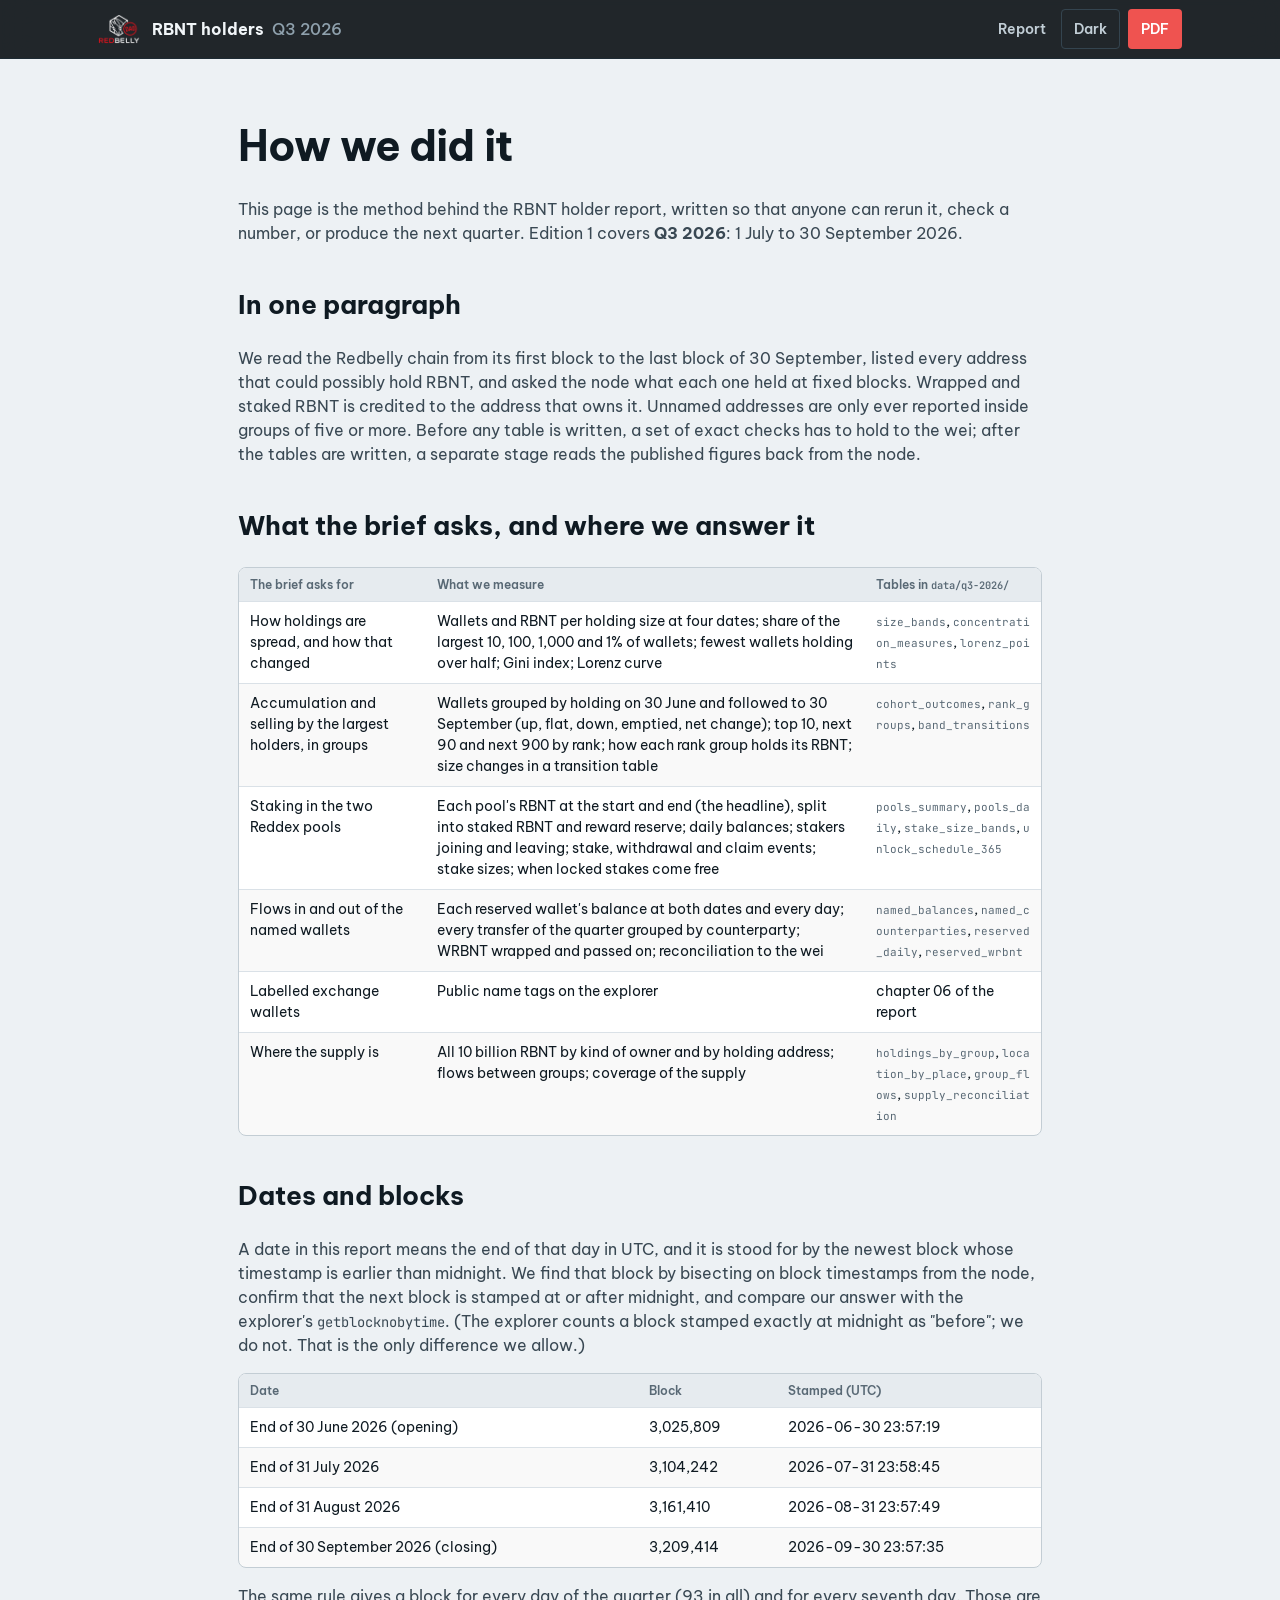
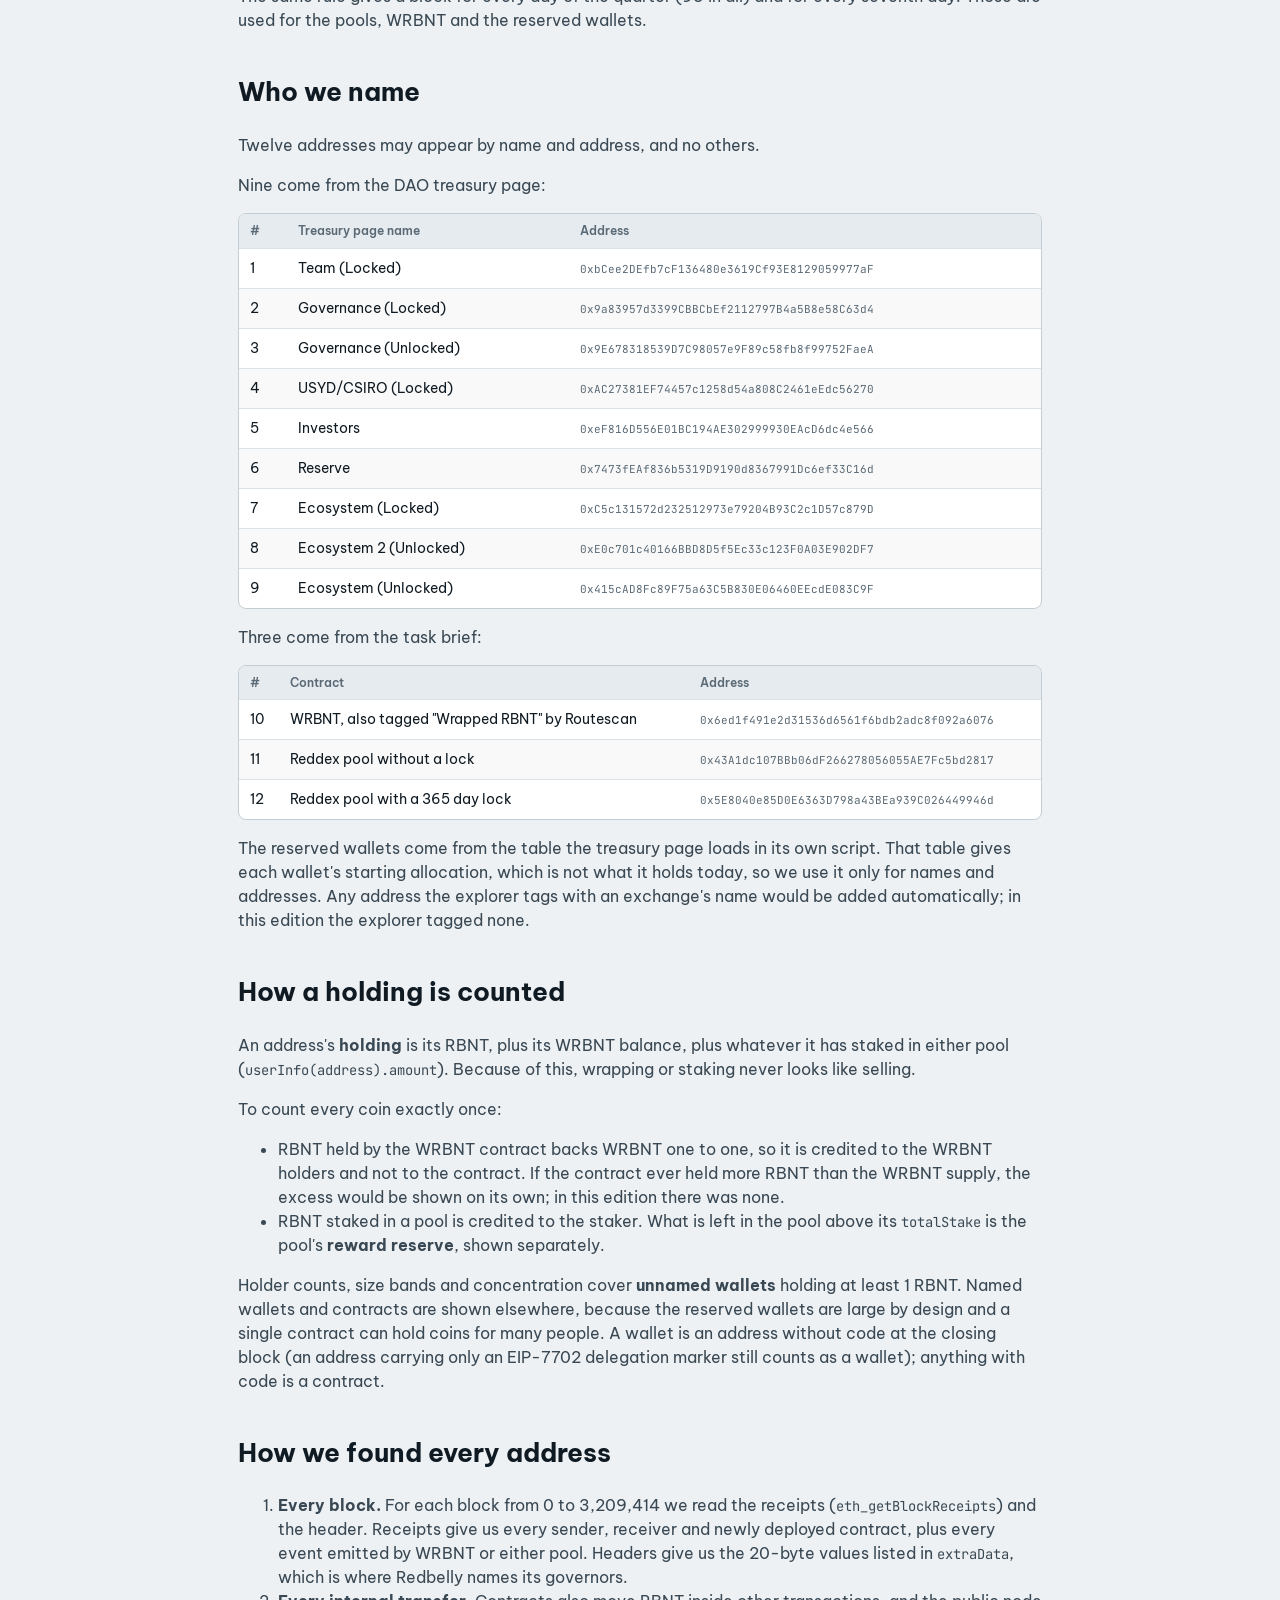
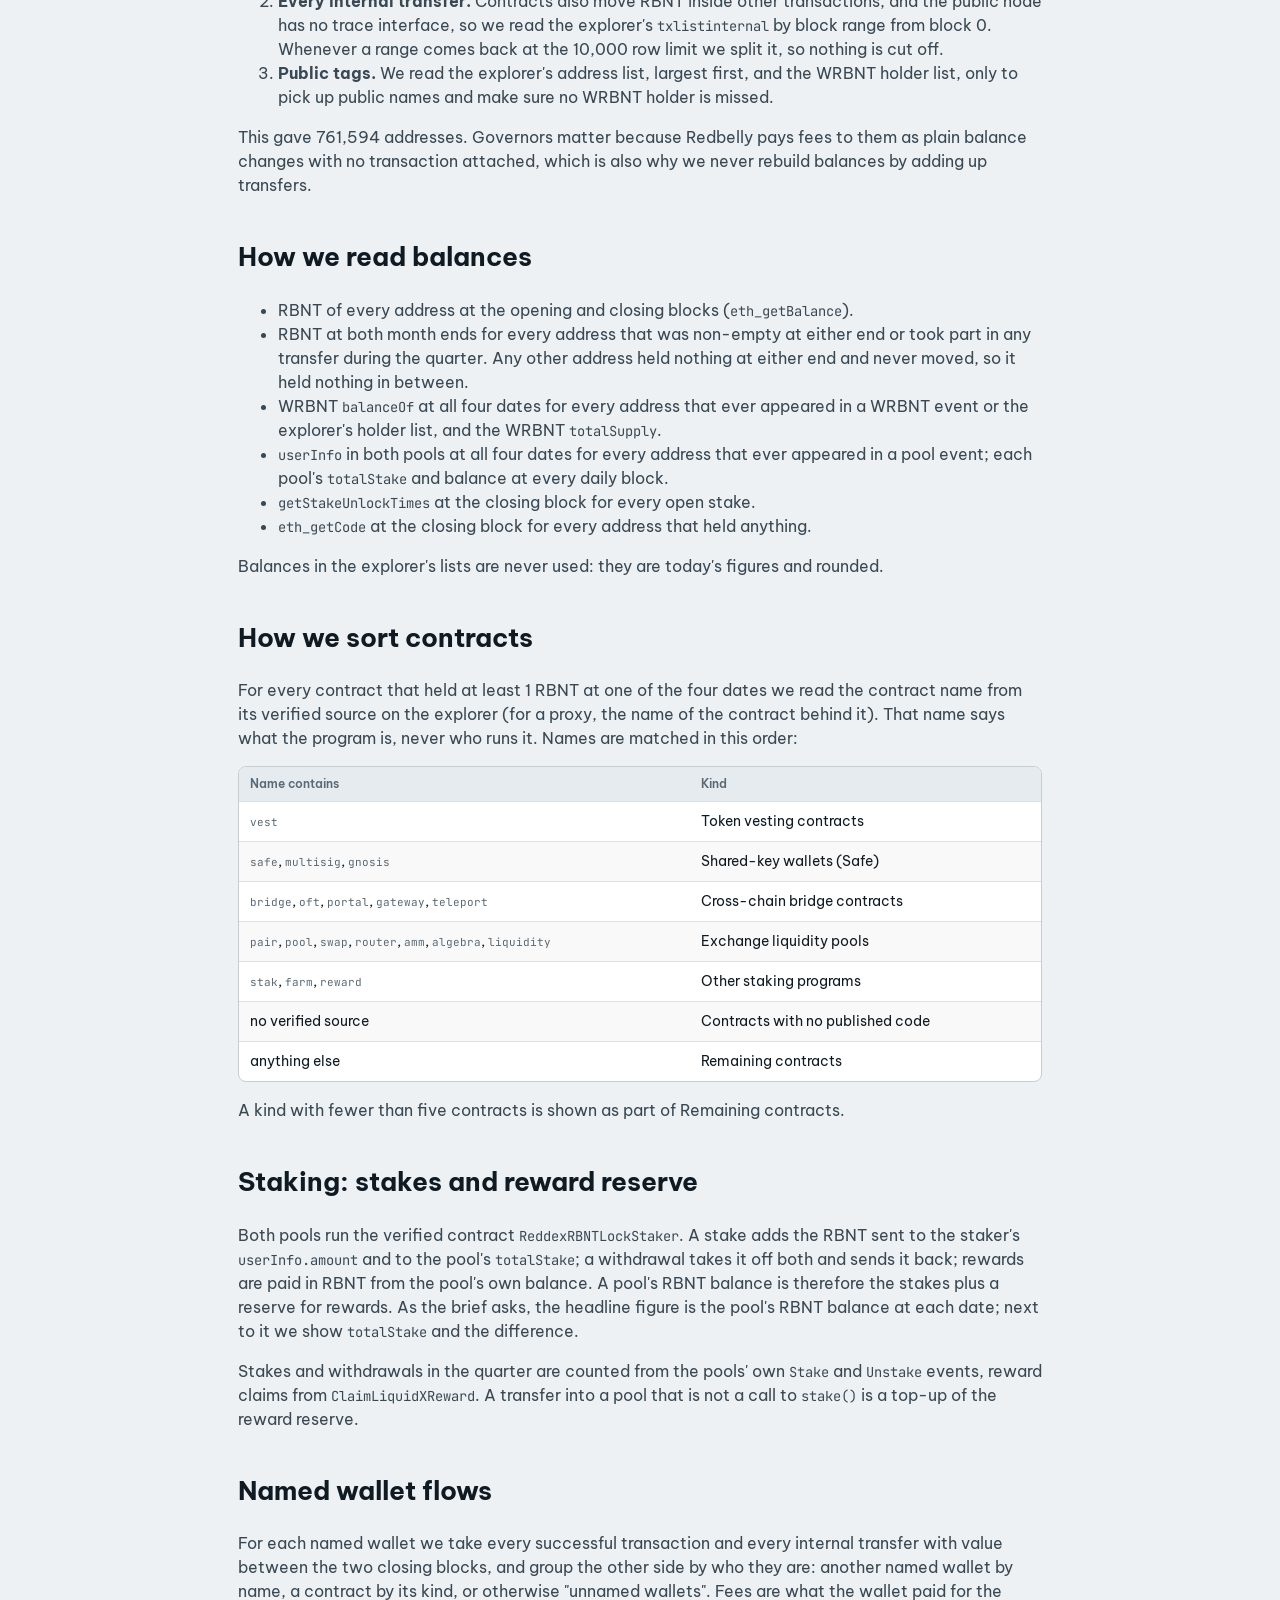
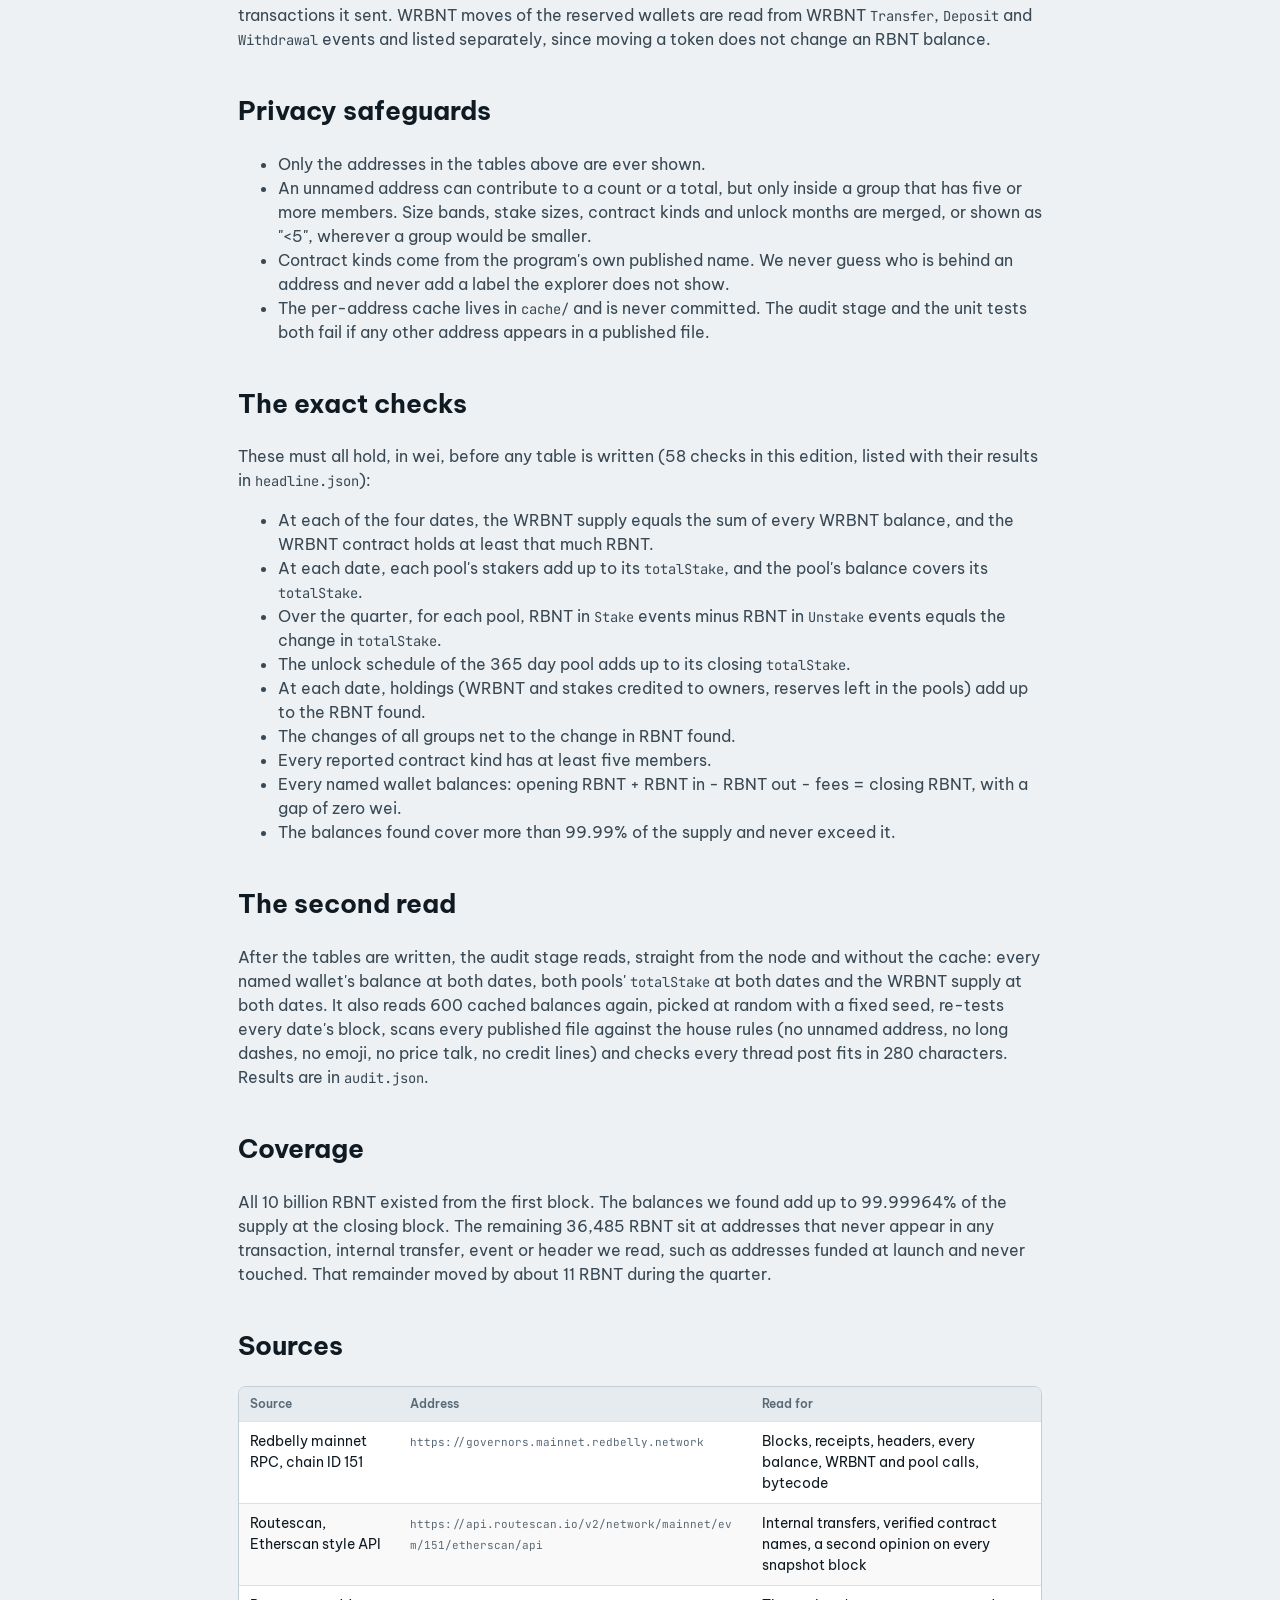
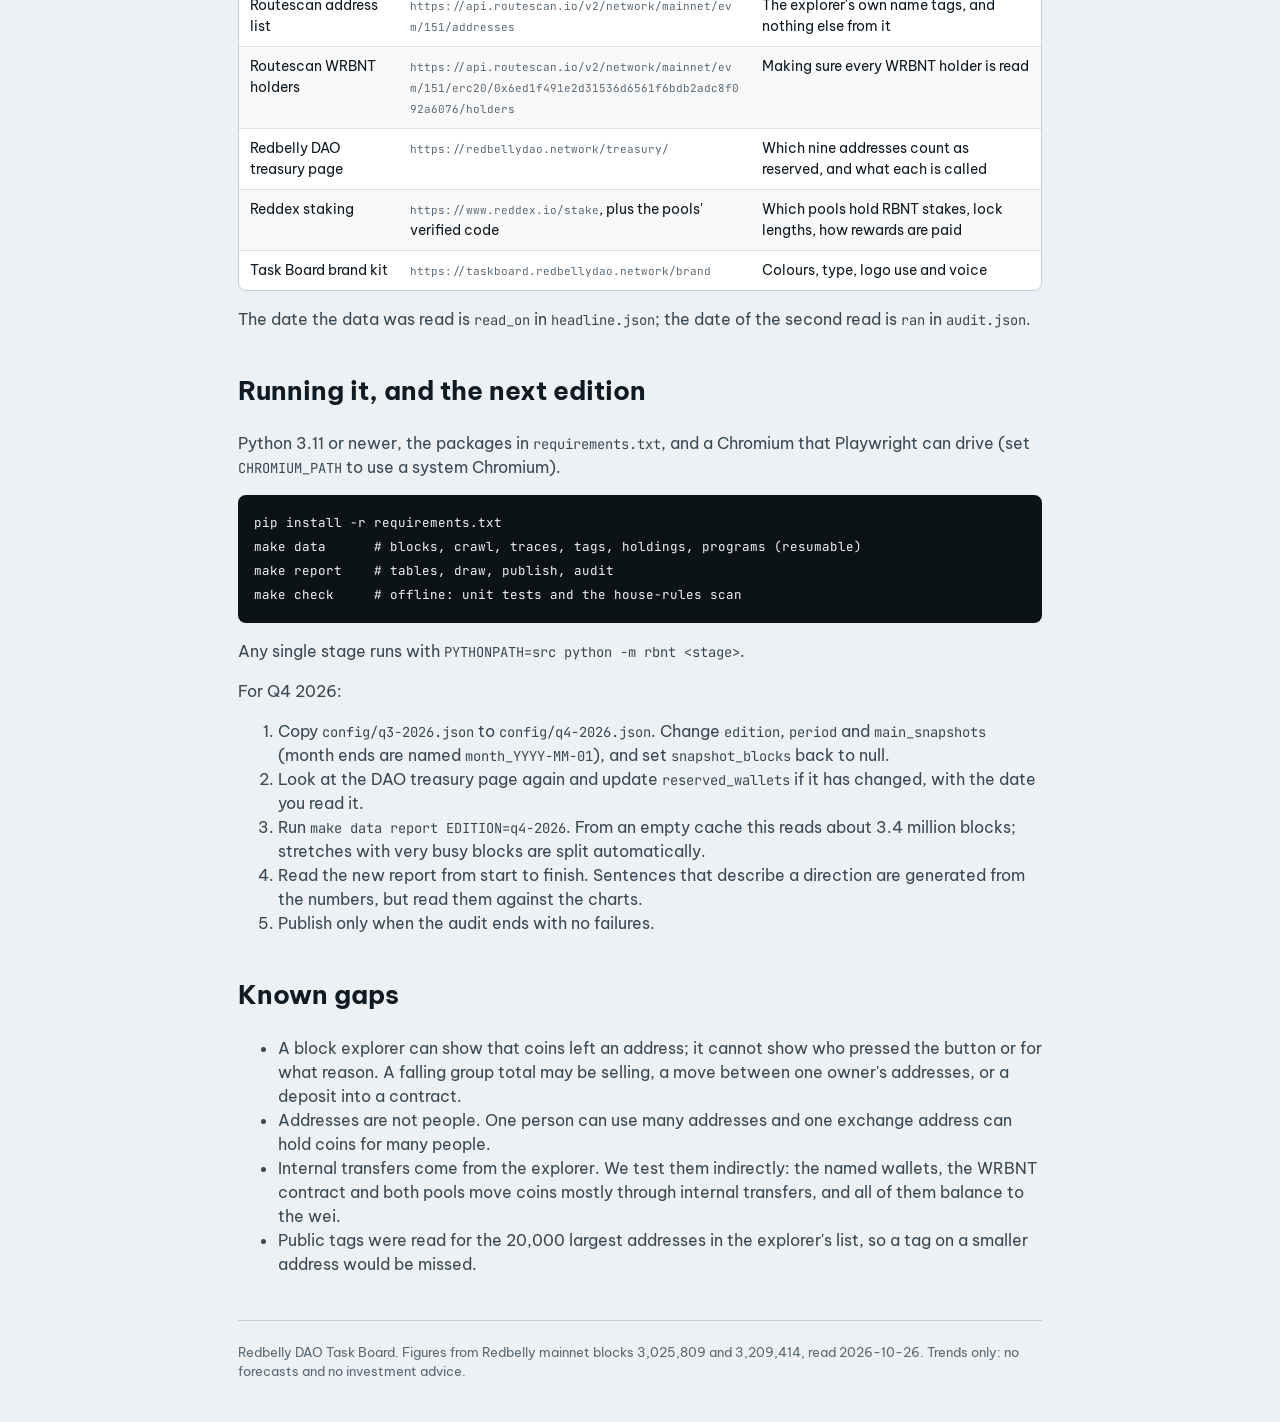
==== how-we-did-it.html @ c0d85154 "Rework the report in its own structure, words and design Replace the numbered scripts with one comma" ====
<!doctype html>
<html lang="en">
<head><meta charset="utf-8"><meta name="viewport" content="width=device-width, initial-scale=1">
<title>How we did it, RBNT holders Q3 2026</title><link rel="icon" href="assets/icon.png"><link rel="stylesheet" href="assets/holders.css">
<script>try{var m=localStorage.getItem("holders-mode");if(m)document.documentElement.dataset.mode=m}catch(e){}</script>
</head>
<body>
<header class="topbar"><div class="inner"><a class="mark" href="index.html"><img src="brand/logos/dao-logo-on-dark.png" alt="Redbelly DAO"><span>RBNT holders <em>Q3 2026</em></span></a>
<nav aria-label="Main"><a href="index.html">Report</a><button type="button" id="mode">Dark</button><a class="cta" href="downloads/rbnt-holders-q3-2026.pdf">PDF</a></nav></div></header>
<main class="inner prose"><h1>How we did it</h1>
<p>This page is the method behind the RBNT holder report, written so that anyone
can rerun it, check a number, or produce the next quarter. Edition 1 covers
<strong>Q3 2026</strong>: 1 July to 30 September 2026.</p>
<h2>In one paragraph</h2>
<p>We read the Redbelly chain from its first block to the last block of
30 September, listed every address that could possibly hold RBNT, and asked the
node what each one held at fixed blocks. Wrapped and staked RBNT is credited to
the address that owns it. Unnamed addresses are only ever reported inside
groups of five or more. Before any table is written, a set of exact checks has
to hold to the wei; after the tables are written, a separate stage reads the
published figures back from the node.</p>
<h2>What the brief asks, and where we answer it</h2>
<div class="grid-wrap"><table>
<thead>
<tr>
<th>The brief asks for</th>
<th>What we measure</th>
<th>Tables in <code>data/q3-2026/</code></th>
</tr>
</thead>
<tbody>
<tr>
<td>How holdings are spread, and how that changed</td>
<td>Wallets and RBNT per holding size at four dates; share of the largest 10, 100, 1,000 and 1% of wallets; fewest wallets holding over half; Gini index; Lorenz curve</td>
<td><code>size_bands</code>, <code>concentration_measures</code>, <code>lorenz_points</code></td>
</tr>
<tr>
<td>Accumulation and selling by the largest holders, in groups</td>
<td>Wallets grouped by holding on 30 June and followed to 30 September (up, flat, down, emptied, net change); top 10, next 90 and next 900 by rank; how each rank group holds its RBNT; size changes in a transition table</td>
<td><code>cohort_outcomes</code>, <code>rank_groups</code>, <code>band_transitions</code></td>
</tr>
<tr>
<td>Staking in the two Reddex pools</td>
<td>Each pool's RBNT at the start and end (the headline), split into staked RBNT and reward reserve; daily balances; stakers joining and leaving; stake, withdrawal and claim events; stake sizes; when locked stakes come free</td>
<td><code>pools_summary</code>, <code>pools_daily</code>, <code>stake_size_bands</code>, <code>unlock_schedule_365</code></td>
</tr>
<tr>
<td>Flows in and out of the named wallets</td>
<td>Each reserved wallet's balance at both dates and every day; every transfer of the quarter grouped by counterparty; WRBNT wrapped and passed on; reconciliation to the wei</td>
<td><code>named_balances</code>, <code>named_counterparties</code>, <code>reserved_daily</code>, <code>reserved_wrbnt</code></td>
</tr>
<tr>
<td>Labelled exchange wallets</td>
<td>Public name tags on the explorer</td>
<td>chapter 06 of the report</td>
</tr>
<tr>
<td>Where the supply is</td>
<td>All 10 billion RBNT by kind of owner and by holding address; flows between groups; coverage of the supply</td>
<td><code>holdings_by_group</code>, <code>location_by_place</code>, <code>group_flows</code>, <code>supply_reconciliation</code></td>
</tr>
</tbody>
</table></div>
<h2>Dates and blocks</h2>
<p>A date in this report means the end of that day in UTC, and it is stood for by
the newest block whose timestamp is earlier than midnight. We find that block
by bisecting on block timestamps from the node, confirm that the next block is
stamped at or after midnight, and compare our answer with the explorer's
<code>getblocknobytime</code>. (The explorer counts a block stamped exactly at midnight as
"before"; we do not. That is the only difference we allow.)</p>
<div class="grid-wrap"><table>
<thead>
<tr>
<th>Date</th>
<th>Block</th>
<th>Stamped (UTC)</th>
</tr>
</thead>
<tbody>
<tr>
<td>End of 30 June 2026 (opening)</td>
<td>3,025,809</td>
<td>2026-06-30 23:57:19</td>
</tr>
<tr>
<td>End of 31 July 2026</td>
<td>3,104,242</td>
<td>2026-07-31 23:58:45</td>
</tr>
<tr>
<td>End of 31 August 2026</td>
<td>3,161,410</td>
<td>2026-08-31 23:57:49</td>
</tr>
<tr>
<td>End of 30 September 2026 (closing)</td>
<td>3,209,414</td>
<td>2026-09-30 23:57:35</td>
</tr>
</tbody>
</table></div>
<p>The same rule gives a block for every day of the quarter (93 in all) and for
every seventh day. Those are used for the pools, WRBNT and the reserved wallets.</p>
<h2>Who we name</h2>
<p>Twelve addresses may appear by name and address, and no others.</p>
<p>Nine come from the DAO treasury page:</p>
<div class="grid-wrap"><table>
<thead>
<tr>
<th>#</th>
<th>Treasury page name</th>
<th>Address</th>
</tr>
</thead>
<tbody>
<tr>
<td>1</td>
<td>Team (Locked)</td>
<td><code>0xbCee2DEfb7cF136480e3619Cf93E8129059977aF</code></td>
</tr>
<tr>
<td>2</td>
<td>Governance (Locked)</td>
<td><code>0x9a83957d3399CBBCbEf2112797B4a5B8e58C63d4</code></td>
</tr>
<tr>
<td>3</td>
<td>Governance (Unlocked)</td>
<td><code>0x9E678318539D7C98057e9F89c58fb8f99752FaeA</code></td>
</tr>
<tr>
<td>4</td>
<td>USYD/CSIRO (Locked)</td>
<td><code>0xAC27381EF74457c1258d54a808C2461eEdc56270</code></td>
</tr>
<tr>
<td>5</td>
<td>Investors</td>
<td><code>0xeF816D556E01BC194AE302999930EAcD6dc4e566</code></td>
</tr>
<tr>
<td>6</td>
<td>Reserve</td>
<td><code>0x7473fEAf836b5319D9190d8367991Dc6ef33C16d</code></td>
</tr>
<tr>
<td>7</td>
<td>Ecosystem (Locked)</td>
<td><code>0xC5c131572d232512973e79204B93C2c1D57c879D</code></td>
</tr>
<tr>
<td>8</td>
<td>Ecosystem 2 (Unlocked)</td>
<td><code>0xE0c701c40166BBD8D5f5Ec33c123F0A03E902DF7</code></td>
</tr>
<tr>
<td>9</td>
<td>Ecosystem (Unlocked)</td>
<td><code>0x415cAD8Fc89F75a63C5B830E06460EEcdE083C9F</code></td>
</tr>
</tbody>
</table></div>
<p>Three come from the task brief:</p>
<div class="grid-wrap"><table>
<thead>
<tr>
<th>#</th>
<th>Contract</th>
<th>Address</th>
</tr>
</thead>
<tbody>
<tr>
<td>10</td>
<td>WRBNT, also tagged "Wrapped RBNT" by Routescan</td>
<td><code>0x6ed1f491e2d31536d6561f6bdb2adc8f092a6076</code></td>
</tr>
<tr>
<td>11</td>
<td>Reddex pool without a lock</td>
<td><code>0x43A1dc107BBb06dF266278056055AE7Fc5bd2817</code></td>
</tr>
<tr>
<td>12</td>
<td>Reddex pool with a 365 day lock</td>
<td><code>0x5E8040e85D0E6363D798a43BEa939C026449946d</code></td>
</tr>
</tbody>
</table></div>
<p>The reserved wallets come from the table the treasury page loads in its own
script. That table gives each wallet's starting allocation, which is not what
it holds today, so we use it only for names and addresses. Any address the
explorer tags with an exchange's name would be added automatically; in this
edition the explorer tagged none.</p>
<h2>How a holding is counted</h2>
<p>An address's <strong>holding</strong> is its RBNT, plus its WRBNT balance, plus whatever it
has staked in either pool (<code>userInfo(address).amount</code>). Because of this,
wrapping or staking never looks like selling.</p>
<p>To count every coin exactly once:</p>
<ul>
<li>RBNT held by the WRBNT contract backs WRBNT one to one, so it is credited to
  the WRBNT holders and not to the contract. If the contract ever held more RBNT
  than the WRBNT supply, the excess would be shown on its own; in this edition
  there was none.</li>
<li>RBNT staked in a pool is credited to the staker. What is left in the pool
  above its <code>totalStake</code> is the pool's <strong>reward reserve</strong>, shown separately.</li>
</ul>
<p>Holder counts, size bands and concentration cover <strong>unnamed wallets</strong> holding
at least 1 RBNT. Named wallets and contracts are shown elsewhere, because the
reserved wallets are large by design and a single contract can hold coins for
many people. A wallet is an address without code at the closing block (an
address carrying only an EIP-7702 delegation marker still counts as a wallet);
anything with code is a contract.</p>
<h2>How we found every address</h2>
<ol>
<li><strong>Every block.</strong> For each block from 0 to 3,209,414 we read the receipts
   (<code>eth_getBlockReceipts</code>) and the header. Receipts give us every sender,
   receiver and newly deployed contract, plus every event emitted by WRBNT or
   either pool. Headers give us the 20-byte values listed in <code>extraData</code>, which
   is where Redbelly names its governors.</li>
<li><strong>Every internal transfer.</strong> Contracts also move RBNT inside other
   transactions, and the public node has no trace interface, so we read the
   explorer's <code>txlistinternal</code> by block range from block 0. Whenever a range
   comes back at the 10,000 row limit we split it, so nothing is cut off.</li>
<li><strong>Public tags.</strong> We read the explorer's address list, largest first, and the
   WRBNT holder list, only to pick up public names and make sure no WRBNT
   holder is missed.</li>
</ol>
<p>This gave 761,594 addresses. Governors matter because Redbelly pays fees to
them as plain balance changes with no transaction attached, which is also why
we never rebuild balances by adding up transfers.</p>
<h2>How we read balances</h2>
<ul>
<li>RBNT of every address at the opening and closing blocks (<code>eth_getBalance</code>).</li>
<li>RBNT at both month ends for every address that was non-empty at either end
  or took part in any transfer during the quarter. Any other address held
  nothing at either end and never moved, so it held nothing in between.</li>
<li>WRBNT <code>balanceOf</code> at all four dates for every address that ever appeared in a
  WRBNT event or the explorer's holder list, and the WRBNT <code>totalSupply</code>.</li>
<li><code>userInfo</code> in both pools at all four dates for every address that ever
  appeared in a pool event; each pool's <code>totalStake</code> and balance at every
  daily block.</li>
<li><code>getStakeUnlockTimes</code> at the closing block for every open stake.</li>
<li><code>eth_getCode</code> at the closing block for every address that held anything.</li>
</ul>
<p>Balances in the explorer's lists are never used: they are today's figures and
rounded.</p>
<h2>How we sort contracts</h2>
<p>For every contract that held at least 1 RBNT at one of the four dates we read
the contract name from its verified source on the explorer (for a proxy, the
name of the contract behind it). That name says what the program is, never who
runs it. Names are matched in this order:</p>
<div class="grid-wrap"><table>
<thead>
<tr>
<th>Name contains</th>
<th>Kind</th>
</tr>
</thead>
<tbody>
<tr>
<td><code>vest</code></td>
<td>Token vesting contracts</td>
</tr>
<tr>
<td><code>safe</code>, <code>multisig</code>, <code>gnosis</code></td>
<td>Shared-key wallets (Safe)</td>
</tr>
<tr>
<td><code>bridge</code>, <code>oft</code>, <code>portal</code>, <code>gateway</code>, <code>teleport</code></td>
<td>Cross-chain bridge contracts</td>
</tr>
<tr>
<td><code>pair</code>, <code>pool</code>, <code>swap</code>, <code>router</code>, <code>amm</code>, <code>algebra</code>, <code>liquidity</code></td>
<td>Exchange liquidity pools</td>
</tr>
<tr>
<td><code>stak</code>, <code>farm</code>, <code>reward</code></td>
<td>Other staking programs</td>
</tr>
<tr>
<td>no verified source</td>
<td>Contracts with no published code</td>
</tr>
<tr>
<td>anything else</td>
<td>Remaining contracts</td>
</tr>
</tbody>
</table></div>
<p>A kind with fewer than five contracts is shown as part of Remaining contracts.</p>
<h2>Staking: stakes and reward reserve</h2>
<p>Both pools run the verified contract <code>ReddexRBNTLockStaker</code>. A stake adds the
RBNT sent to the staker's <code>userInfo.amount</code> and to the pool's <code>totalStake</code>; a
withdrawal takes it off both and sends it back; rewards are paid in RBNT from
the pool's own balance. A pool's RBNT balance is therefore the stakes plus a
reserve for rewards. As the brief asks, the headline figure is the pool's RBNT
balance at each date; next to it we show <code>totalStake</code> and the difference.</p>
<p>Stakes and withdrawals in the quarter are counted from the pools' own <code>Stake</code>
and <code>Unstake</code> events, reward claims from <code>ClaimLiquidXReward</code>. A transfer into a
pool that is not a call to <code>stake()</code> is a top-up of the reward reserve.</p>
<h2>Named wallet flows</h2>
<p>For each named wallet we take every successful transaction and every internal
transfer with value between the two closing blocks, and group the other side by
who they are: another named wallet by name, a contract by its kind, or
otherwise "unnamed wallets". Fees are what the wallet paid for the transactions
it sent. WRBNT moves of the reserved wallets are read from WRBNT <code>Transfer</code>,
<code>Deposit</code> and <code>Withdrawal</code> events and listed separately, since moving a token
does not change an RBNT balance.</p>
<h2>Privacy safeguards</h2>
<ul>
<li>Only the addresses in the tables above are ever shown.</li>
<li>An unnamed address can contribute to a count or a total, but only inside a
  group that has five or more members. Size
  bands, stake sizes, contract kinds and unlock months are merged, or shown as
  "&lt;5", wherever a group would be smaller.</li>
<li>Contract kinds come from the program's own published name. We never guess
  who is behind an address and never add a label the explorer does not show.</li>
<li>The per-address cache lives in <code>cache/</code> and is never committed. The audit
  stage and the unit tests both fail if any other address appears in a
  published file.</li>
</ul>
<h2>The exact checks</h2>
<p>These must all hold, in wei, before any table is written (58 checks in this
edition, listed with their results in <code>headline.json</code>):</p>
<ul>
<li>At each of the four dates, the WRBNT supply equals the sum of every WRBNT
  balance, and the WRBNT contract holds at least that much RBNT.</li>
<li>At each date, each pool's stakers add up to its <code>totalStake</code>, and the pool's
  balance covers its <code>totalStake</code>.</li>
<li>Over the quarter, for each pool, RBNT in <code>Stake</code> events minus RBNT in
  <code>Unstake</code> events equals the change in <code>totalStake</code>.</li>
<li>The unlock schedule of the 365 day pool adds up to its closing <code>totalStake</code>.</li>
<li>At each date, holdings (WRBNT and stakes credited to owners, reserves left in
  the pools) add up to the RBNT found.</li>
<li>The changes of all groups net to the change in RBNT found.</li>
<li>Every reported contract kind has at least five members.</li>
<li>Every named wallet balances: opening RBNT + RBNT in - RBNT out - fees =
  closing RBNT, with a gap of zero wei.</li>
<li>The balances found cover more than 99.99% of the supply and never exceed it.</li>
</ul>
<h2>The second read</h2>
<p>After the tables are written, the audit stage reads, straight from the node
and without the cache: every named wallet's balance at both dates, both pools'
<code>totalStake</code> at both dates and the WRBNT supply at both dates. It also reads
600 cached balances again, picked at random with a fixed seed, re-tests every
date's block, scans every published file against the house rules (no unnamed
address, no long dashes, no emoji, no price talk, no credit lines) and checks
every thread post fits in 280 characters. Results are in <code>audit.json</code>.</p>
<h2>Coverage</h2>
<p>All 10 billion RBNT existed from the first block. The balances we found add up
to 99.99964% of the supply at the closing block. The remaining 36,485 RBNT sit
at addresses that never appear in any transaction, internal transfer, event or
header we read, such as addresses funded at launch and never touched. That
remainder moved by about 11 RBNT during the quarter.</p>
<h2>Sources</h2>
<div class="grid-wrap"><table>
<thead>
<tr>
<th>Source</th>
<th>Address</th>
<th>Read for</th>
</tr>
</thead>
<tbody>
<tr>
<td>Redbelly mainnet RPC, chain ID 151</td>
<td><code>https://governors.mainnet.redbelly.network</code></td>
<td>Blocks, receipts, headers, every balance, WRBNT and pool calls, bytecode</td>
</tr>
<tr>
<td>Routescan, Etherscan style API</td>
<td><code>https://api.routescan.io/v2/network/mainnet/evm/151/etherscan/api</code></td>
<td>Internal transfers, verified contract names, a second opinion on every snapshot block</td>
</tr>
<tr>
<td>Routescan address list</td>
<td><code>https://api.routescan.io/v2/network/mainnet/evm/151/addresses</code></td>
<td>The explorer's own name tags, and nothing else from it</td>
</tr>
<tr>
<td>Routescan WRBNT holders</td>
<td><code>https://api.routescan.io/v2/network/mainnet/evm/151/erc20/0x6ed1f491e2d31536d6561f6bdb2adc8f092a6076/holders</code></td>
<td>Making sure every WRBNT holder is read</td>
</tr>
<tr>
<td>Redbelly DAO treasury page</td>
<td><code>https://redbellydao.network/treasury/</code></td>
<td>Which nine addresses count as reserved, and what each is called</td>
</tr>
<tr>
<td>Reddex staking</td>
<td><code>https://www.reddex.io/stake</code>, plus the pools' verified code</td>
<td>Which pools hold RBNT stakes, lock lengths, how rewards are paid</td>
</tr>
<tr>
<td>Task Board brand kit</td>
<td><code>https://taskboard.redbellydao.network/brand</code></td>
<td>Colours, type, logo use and voice</td>
</tr>
</tbody>
</table></div>
<p>The date the data was read is <code>read_on</code> in <code>headline.json</code>; the date of the
second read is <code>ran</code> in <code>audit.json</code>.</p>
<h2>Running it, and the next edition</h2>
<p>Python 3.11 or newer, the packages in <code>requirements.txt</code>, and a Chromium that
Playwright can drive (set <code>CHROMIUM_PATH</code> to use a system Chromium).</p>
<pre><code>pip install -r requirements.txt
make data      # blocks, crawl, traces, tags, holdings, programs (resumable)
make report    # tables, draw, publish, audit
make check     # offline: unit tests and the house-rules scan
</code></pre>
<p>Any single stage runs with <code>PYTHONPATH=src python -m rbnt &lt;stage&gt;</code>.</p>
<p>For Q4 2026:</p>
<ol>
<li>Copy <code>config/q3-2026.json</code> to <code>config/q4-2026.json</code>. Change <code>edition</code>,
   <code>period</code> and <code>main_snapshots</code> (month ends are named <code>month_YYYY-MM-01</code>), and
   set <code>snapshot_blocks</code> back to null.</li>
<li>Look at the DAO treasury page again and update <code>reserved_wallets</code> if it has
   changed, with the date you read it.</li>
<li>Run <code>make data report EDITION=q4-2026</code>. From an empty cache this reads about
   3.4 million blocks; stretches with very busy blocks are split automatically.</li>
<li>Read the new report from start to finish. Sentences that describe a
   direction are generated from the numbers, but read them against the charts.</li>
<li>Publish only when the audit ends with no failures.</li>
</ol>
<h2>Known gaps</h2>
<ul>
<li>A block explorer can show that coins left an address; it cannot show who
  pressed the button or for what reason. A falling group total may
  be selling, a move between one owner's addresses, or a deposit into a
  contract.</li>
<li>Addresses are not people. One person can use many addresses and one exchange
  address can hold coins for many people.</li>
<li>Internal transfers come from the explorer. We test them indirectly: the named
  wallets, the WRBNT contract and both pools move coins mostly through internal
  transfers, and all of them balance to the wei.</li>
<li>Public tags were read for the 20,000 largest addresses in the explorer's
  list, so a tag on a smaller address would be missed.</li>
</ul><footer class="closing">Redbelly DAO Task Board. Figures from Redbelly mainnet blocks 3,025,809 and 3,209,414, read 2026-10-26. Trends only: no forecasts and no investment advice.</footer></main>
<script src="assets/holders.js" defer></script>
</body>
</html>
---- assets/holders.css ----
/* RBNT holder report. Built on the Task Board brand kit tokens:
   one red accent, slate neutrals, Be Vietnam Pro for words, JetBrains Mono for machine values. */

@font-face { font-family: "Be Vietnam Pro"; font-weight: 400; font-display: swap; src: url("fonts/be-vietnam-pro-400.woff2") format("woff2"); }
@font-face { font-family: "Be Vietnam Pro"; font-weight: 500; font-display: swap; src: url("fonts/be-vietnam-pro-500.woff2") format("woff2"); }
@font-face { font-family: "Be Vietnam Pro"; font-weight: 600; font-display: swap; src: url("fonts/be-vietnam-pro-600.woff2") format("woff2"); }
@font-face { font-family: "Be Vietnam Pro"; font-weight: 700; font-display: swap; src: url("fonts/be-vietnam-pro-700.woff2") format("woff2"); }
@font-face { font-family: "JetBrains Mono"; font-weight: 400 600; font-display: swap; src: url("fonts/jetbrains-mono.woff2") format("woff2"); }

:root {
  color-scheme: light;
  --page: #EDF1F4; --card: #FFFFFF; --sunk: #E6EBEF; --sunk-2: #DAE1E7;
  --text: #0F1A22; --text-2: #394853; --text-3: #596975;
  --hair: #C3CDD4; --hair-2: #DAE1E7; --stripe: rgba(15, 26, 34, 0.025);
  --red: #EF5350; --red-text: #B3272A;
  --night: #0c1317; --night-2: #141f26; --night-3: #1d3140; --night-edge: #263641;
  --moon: #f1f5f8; --moon-2: #c2ced6; --moon-3: #8fa1ad; --moon-red: #ffb3ae;
  --sans: "Be Vietnam Pro", ui-sans-serif, system-ui, "Segoe UI", Roboto, Helvetica, Arial, sans-serif;
  --mono: "JetBrains Mono", ui-monospace, SFMono-Regular, Menlo, Consolas, monospace;
  --v-rule: #E6EBEF; --v-base: #C3CDD4; --v-faint: #596975; --v-ink2: #394853; --v-ink: #0F1A22;
  --v-red: #EF5350; --v-slate: #596975; --v-mist: #C3CDD4; --v-deep: #1d3140; --v-pale: #DAE1E7; --v-surface: #FFFFFF;
}
:root[data-mode="dark"] {
  color-scheme: dark;
  --page: #0a1014; --card: #141f26; --sunk: #17222a; --sunk-2: #223039;
  --text: #f1f5f8; --text-2: #c2ced6; --text-3: #8fa1ad;
  --hair: #34444f; --hair-2: #223039; --stripe: rgba(255, 255, 255, 0.018); --red-text: #ffb3ae;
  --v-rule: #223039; --v-base: #34444f; --v-faint: #8fa1ad; --v-ink2: #c2ced6; --v-ink: #f1f5f8;
  --v-slate: #8fa1ad; --v-mist: #4b5d69; --v-deep: #c2ced6; --v-pale: #2e3e49; --v-surface: #141f26;
}
@media (prefers-color-scheme: dark) {
  :root:not([data-mode="light"]) {
    color-scheme: dark;
    --page: #0a1014; --card: #141f26; --sunk: #17222a; --sunk-2: #223039;
    --text: #f1f5f8; --text-2: #c2ced6; --text-3: #8fa1ad;
    --hair: #34444f; --hair-2: #223039; --stripe: rgba(255, 255, 255, 0.018); --red-text: #ffb3ae;
    --v-rule: #223039; --v-base: #34444f; --v-faint: #8fa1ad; --v-ink2: #c2ced6; --v-ink: #f1f5f8;
    --v-slate: #8fa1ad; --v-mist: #4b5d69; --v-deep: #c2ced6; --v-pale: #2e3e49; --v-surface: #141f26;
  }
}

* { box-sizing: border-box; }
html { scroll-behavior: smooth; scroll-padding-top: 76px; }
body { margin: 0; background: var(--page); color: var(--text); font: 400 16px/1.5 var(--sans); -webkit-font-smoothing: antialiased; }
a { color: var(--red-text); text-underline-offset: 3px; }
code, .mono { font-family: var(--mono); font-size: 0.86em; }
.inner { width: 100%; max-width: 1180px; margin: 0 auto; padding: 0 16px; }
@media (min-width: 900px) { .inner { padding: 0 48px; } }
.jump { position: absolute; left: -9999px; }
.jump:focus { left: 16px; top: 10px; z-index: 60; background: var(--card); padding: 8px 12px; border-radius: 4px; }
.kicker { font: 700 11px/1.3 var(--sans); letter-spacing: 0.12em; text-transform: uppercase; color: var(--text-3); margin: 0 0 10px; }

/* Bar */
.topbar { position: sticky; top: 0; z-index: 30; background: rgba(10, 16, 20, 0.9); backdrop-filter: blur(14px); -webkit-backdrop-filter: blur(14px); border-bottom: 1px solid #1d2a33; }
.topbar .inner { display: flex; align-items: center; gap: 12px; min-height: 58px; }
.mark { display: flex; align-items: center; gap: 12px; text-decoration: none; color: var(--moon); font-weight: 700; white-space: nowrap; }
.mark img { height: 30px; width: auto; }
.mark em { font-style: normal; font-weight: 500; color: var(--moon-3); margin-left: 4px; }
.topbar nav { margin-left: auto; display: flex; align-items: center; gap: 2px; }
.topbar nav a, .topbar nav button { min-height: 40px; display: inline-flex; align-items: center; padding: 0 12px; border-radius: 4px; border: 1px solid transparent;
  font: 600 14px/1 var(--sans); color: var(--moon-2); background: none; text-decoration: none; cursor: pointer; }
.topbar nav a:hover, .topbar nav button:hover { color: var(--moon); background: #17222a; }
.topbar nav button { border-color: #34444f; }
.topbar nav .cta { background: var(--red); color: #fff; margin-left: 6px; }
.topbar nav .cta:hover { background: #f95a56; }
.wide-only { display: none !important; }
@media (min-width: 960px) { .wide-only { display: inline-flex !important; } }
@media (max-width: 520px) { .mark span { display: none; } }

/* Opening band */
.opening { background: linear-gradient(180deg, #0c1317 0%, #101b22 100%); color: var(--moon); padding: 48px 0 44px; border-bottom: 1px solid #1d2a33; }
.opening-grid { display: grid; grid-template-columns: minmax(0, 1fr); gap: 32px; align-items: start; }
@media (min-width: 1000px) { .opening-grid { grid-template-columns: minmax(0, 1.05fr) minmax(0, 1fr); gap: 48px; } }
.overline { font: 600 12px/1.5 var(--mono); color: var(--moon-red); margin: 0 0 14px; letter-spacing: 0.04em; }
.opening h1 { font-size: clamp(32px, 5.4vw, 52px); line-height: 1.06; letter-spacing: -0.02em; margin: 0 0 18px; }
.opening .sub { font-size: 18px; line-height: 1.55; color: var(--moon-2); margin: 0 0 18px; max-width: 56ch; }
.opening .blocks { font: 400 12px/1.7 var(--mono); color: var(--moon-3); margin: 0; }
.print-logo { display: none; }
.scoreboard { background: #111a20; border: 1px solid var(--night-edge); border-radius: 8px; padding: 18px 18px 12px; }
.scoreboard .kicker { color: var(--moon-3); }
.scoreboard .grid-wrap { border: 0; background: none; margin: 0; }
.scoreboard table { font-size: 13.5px; }
.scoreboard th { background: none; color: var(--moon-3); border-bottom: 1px solid var(--night-edge); padding: 6px 8px; }
.scoreboard td { color: var(--moon); border-bottom: 1px solid #1d2a33; padding: 9px 8px; }
.scoreboard td:first-child { color: var(--moon-2); min-width: 170px; }
.scoreboard td.r { font-family: var(--mono); }
.scoreboard td:last-child { color: var(--moon-red); }
.scoreboard tr:last-child td { border-bottom: 0; }
.scoreboard .checked { font: 400 11.5px/1.5 var(--mono); color: var(--moon-3); margin: 12px 0 0; }

/* Chapter chips */
.chips { display: flex; gap: 8px; overflow-x: auto; padding-top: 20px; padding-bottom: 4px; scrollbar-width: thin; }
.chips a { flex: none; font: 600 13px/1 var(--sans); color: var(--text-2); text-decoration: none; background: var(--card);
  border: 1px solid var(--hair); border-radius: 4px; padding: 9px 12px; }
.chips a:hover { border-color: var(--red); color: var(--text); }

/* Chapters */
main { padding-bottom: 32px; }
.chapter { max-width: 1084px; padding: 44px 0 8px; }
.chapter + .chapter { border-top: 1px solid var(--hair); margin-top: 28px; }
.chapter-head { display: flex; align-items: baseline; gap: 16px; margin-bottom: 14px; }
.chapter-no { font: 600 15px/1 var(--mono); color: var(--red-text); border: 1px solid var(--hair); border-radius: 4px; padding: 7px 8px; flex: none; }
.chapter h2 { font-size: clamp(25px, 3.6vw, 34px); line-height: 1.15; letter-spacing: -0.01em; margin: 0; font-weight: 600; }
.chapter h3 { font-size: 19px; font-weight: 600; margin: 30px 0 8px; }
.chapter p, .chapter li { color: var(--text-2); max-width: 72ch; }
.chapter p b, .chapter li b, .chapter p strong { color: var(--text); }
.lead { font-size: 18.5px; line-height: 1.5; color: var(--text) !important; font-weight: 500; }
.lead span { display: inline-block; font: 700 10.5px/1 var(--sans); letter-spacing: 0.12em; text-transform: uppercase; color: #fff;
  background: var(--night-3); border-radius: 4px; padding: 5px 7px; margin-right: 10px; vertical-align: 3px; }

.findings { list-style: none; padding: 0; margin: 8px 0 0; border-top: 1px solid var(--hair); }
.findings li { display: grid; grid-template-columns: 1fr; gap: 6px 24px; padding: 18px 0; border-bottom: 1px solid var(--hair); max-width: none; }
@media (min-width: 760px) { .findings li { grid-template-columns: 210px minmax(0, 1fr); } }
.findings .big { font: 700 26px/1.15 var(--sans); letter-spacing: -0.01em; color: var(--red-text); }
.findings h3 { margin: 0 0 4px; font-size: 17px; }
.findings p { margin: 0; }

.rules { display: grid; grid-template-columns: 1fr; gap: 12px; margin: 22px 0; }
@media (min-width: 820px) { .rules { grid-template-columns: repeat(3, 1fr); } }
.rules div { background: var(--card); border: 1px solid var(--hair); border-top: 3px solid var(--night-3); border-radius: 4px; padding: 14px 16px; }
.rules b { display: block; margin-bottom: 4px; }
.rules p { margin: 0; font-size: 14.5px; }

.terms { background: var(--sunk); border-radius: 8px; padding: 16px 20px; margin: 20px 0; max-width: 820px; }
.terms dl { display: grid; grid-template-columns: 1fr; gap: 2px 18px; margin: 0; }
@media (min-width: 700px) { .terms dl { grid-template-columns: 150px 1fr; } }
.terms dt { font-weight: 600; }
.terms dd { margin: 0 0 8px; color: var(--text-2); }

.aside { border: 1px dashed var(--hair); border-radius: 8px; padding: 14px 18px; margin: 20px 0; max-width: 820px; background: var(--card); }
.aside p { margin: 0; }
.aside .kicker { color: var(--red-text); margin-bottom: 6px; }

/* Charts */
.chart { margin: 26px 0; background: var(--card); border: 1px solid var(--hair); border-radius: 8px; padding: 18px 20px 12px; }
.chart-top { display: flex; justify-content: space-between; gap: 12px; align-items: flex-start; }
.chart-no { font: 600 11px/1 var(--mono); color: var(--text-3); text-transform: uppercase; letter-spacing: 0.08em; }
.chart h4 { margin: 6px 0 2px; font-size: 17px; font-weight: 600; }
.chart .note { margin: 6px 0 14px; font-size: 14px; color: var(--text-3); max-width: none; }
.tools { display: flex; gap: 6px; flex: none; }
.tool { font: 600 12px/1 var(--sans); color: var(--text-2); background: var(--sunk); border: 1px solid var(--hair); border-radius: 4px;
  padding: 7px 10px; cursor: pointer; text-decoration: none; }
.tool:hover, .tool[aria-pressed="true"] { border-color: var(--red); color: var(--text); }
.canvas { overflow-x: auto; }
.canvas svg.viz { display: block; width: 100%; height: auto; min-width: 560px; }
.chart figcaption { border-top: 1px solid var(--hair-2); margin-top: 12px; padding-top: 10px; font-size: 12px; color: var(--text-3); line-height: 1.5; }
.chart figcaption b { color: var(--text-2); font-weight: 600; }

/* Tables */
.grid-wrap { overflow-x: auto; margin: 16px 0; border: 1px solid var(--hair); border-radius: 8px; background: var(--card); }
table { width: 100%; border-collapse: collapse; font-size: 14px; }
th, td { padding: 9px 11px; text-align: left; border-bottom: 1px solid var(--hair-2); vertical-align: top; }
th { font: 600 12px/1.3 var(--sans); color: var(--text-3); background: var(--sunk); vertical-align: bottom; }
td.r, th.r { text-align: right; font-variant-numeric: tabular-nums; }
td.r { font-family: var(--mono); font-size: 13px; white-space: nowrap; }
tbody tr:nth-child(even) td { background: var(--stripe); }
tr:last-child td { border-bottom: 0; }
tr.sum td { font-weight: 600; background: var(--sunk); }
td code { color: var(--text-3); font-size: 11px; word-break: break-all; }
table.moves td.r { min-width: 62px; }
table.moves td.stay { background: var(--sunk-2); font-weight: 600; }
table.gloss td:first-child { white-space: nowrap; width: 1%; }

.tryit { background: var(--night); color: var(--moon-2); border-radius: 8px; padding: 18px 20px; margin: 22px 0; }
.tryit .kicker { color: var(--moon-red); }
.tryit p { color: var(--moon-2); margin: 0 0 6px; }
.tryit pre { margin: 10px 0 0; overflow-x: auto; font: 400 12.5px/1.65 var(--mono); color: var(--moon); }

.files { display: grid; grid-template-columns: repeat(auto-fill, minmax(230px, 1fr)); gap: 10px; margin: 18px 0; }
.files a { display: flex; flex-direction: column; gap: 4px; padding: 12px 14px; background: var(--card); border: 1px solid var(--hair); border-radius: 4px; color: var(--text); text-decoration: none; }
.files a:hover { border-color: var(--red); }
.files span { font: 600 11px/1 var(--mono); color: var(--text-3); text-transform: uppercase; }
.files b { font-weight: 600; font-size: 14.5px; }
.print-list { display: none; }

.closing { border-top: 1px solid var(--hair); margin-top: 44px; padding: 22px 0 40px; font-size: 13px; color: var(--text-3); }

/* Document page */
.prose { max-width: 900px; padding-top: 36px; }
.prose h1 { font-size: clamp(30px, 5vw, 42px); letter-spacing: -0.02em; line-height: 1.1; }
.prose h2 { margin-top: 40px; font-size: 26px; }
.prose h3 { margin-top: 28px; }
.prose p, .prose li { color: var(--text-2); }
.prose pre { background: var(--night); color: var(--moon); padding: 16px; border-radius: 8px; overflow-x: auto; }
.prose pre code { font-size: 12.5px; }

#tip { position: fixed; z-index: 50; pointer-events: none; max-width: 330px; background: #0c1317; color: #f1f5f8; border: 1px solid #34444f;
  border-radius: 4px; padding: 8px 10px; font: 500 12px/1.45 var(--mono); opacity: 0; transition: opacity .1s; }
#tip.show { opacity: 1; }

/* The PDF edition */
@media print {
  @page { size: A4; margin: 14mm 13mm 16mm; }
  :root { --page: #fff; }
  body { font-size: 10pt; background: #fff; }
  .topbar, .chips, .tools, .as-table, .files, .jump { display: none !important; }
  .print-list { display: block; }
  .inner { padding: 0; max-width: none; }
  .opening { -webkit-print-color-adjust: exact; print-color-adjust: exact; height: 262mm; padding: 22mm 14mm 14mm; break-after: page; }
  .opening-grid { grid-template-columns: 1fr; gap: 16mm; }
  .print-logo { display: block; height: 20mm; width: auto; margin-bottom: 12mm; }
  .opening h1 { font-size: 38pt; }
  .chapter { break-before: page; padding-top: 0; border-top: 0 !important; margin-top: 0 !important; max-width: none; }
  .chapter:first-of-type { break-before: auto; }
  .chapter p, .chapter li { max-width: none; }
  .chart, .rules div, .terms, .aside, .tryit, .findings li, tr { break-inside: avoid; }
  .chart { padding: 12px 14px 8px; margin: 14px 0; }
  .canvas svg.viz { min-width: 0; max-height: 118mm; }
  .grid-wrap { overflow: visible; }
  table { font-size: 8pt; }
  th, td { padding: 5px 6px; }
  td.r { font-size: 7.5pt; }
  td code { font-size: 6.5pt; }
  .tryit { -webkit-print-color-adjust: exact; print-color-adjust: exact; }
  .tryit pre { white-space: pre-wrap; word-break: break-all; font-size: 7.5pt; }
  a { color: inherit; text-decoration: none; }
}
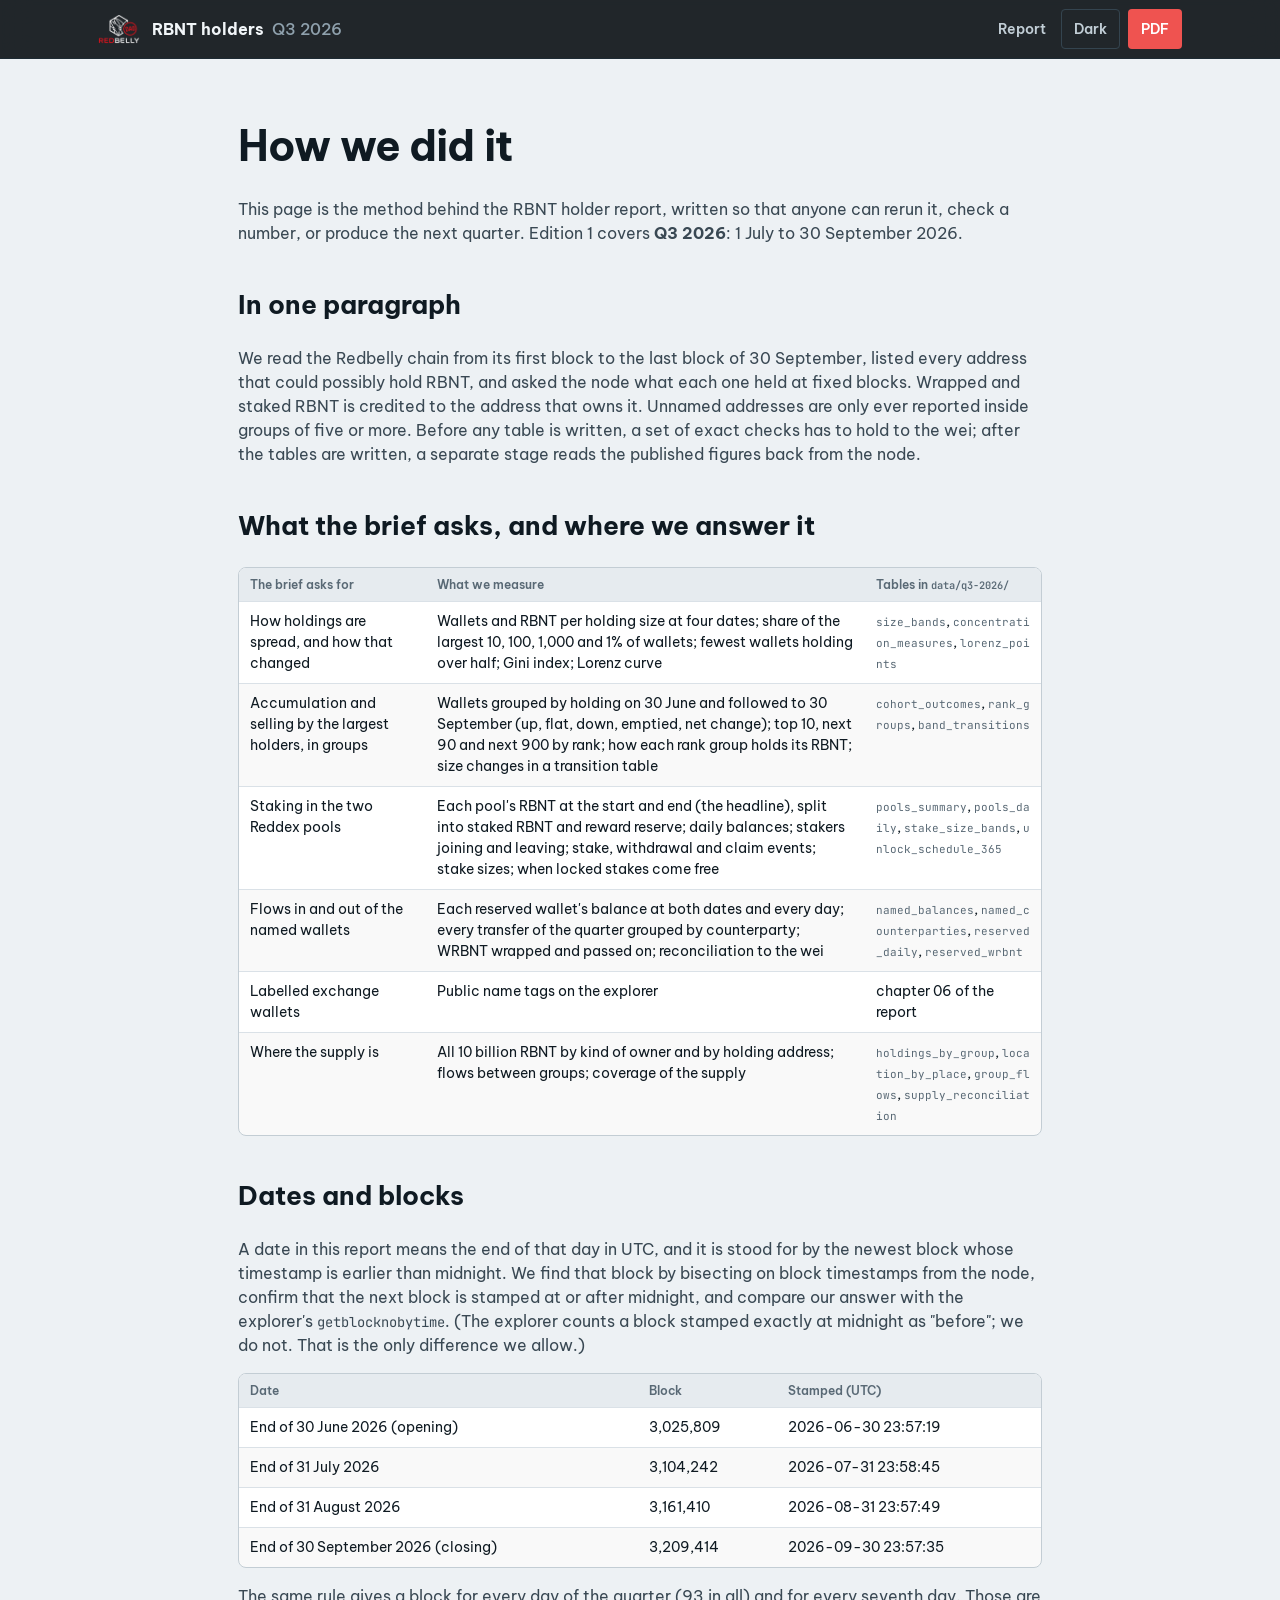
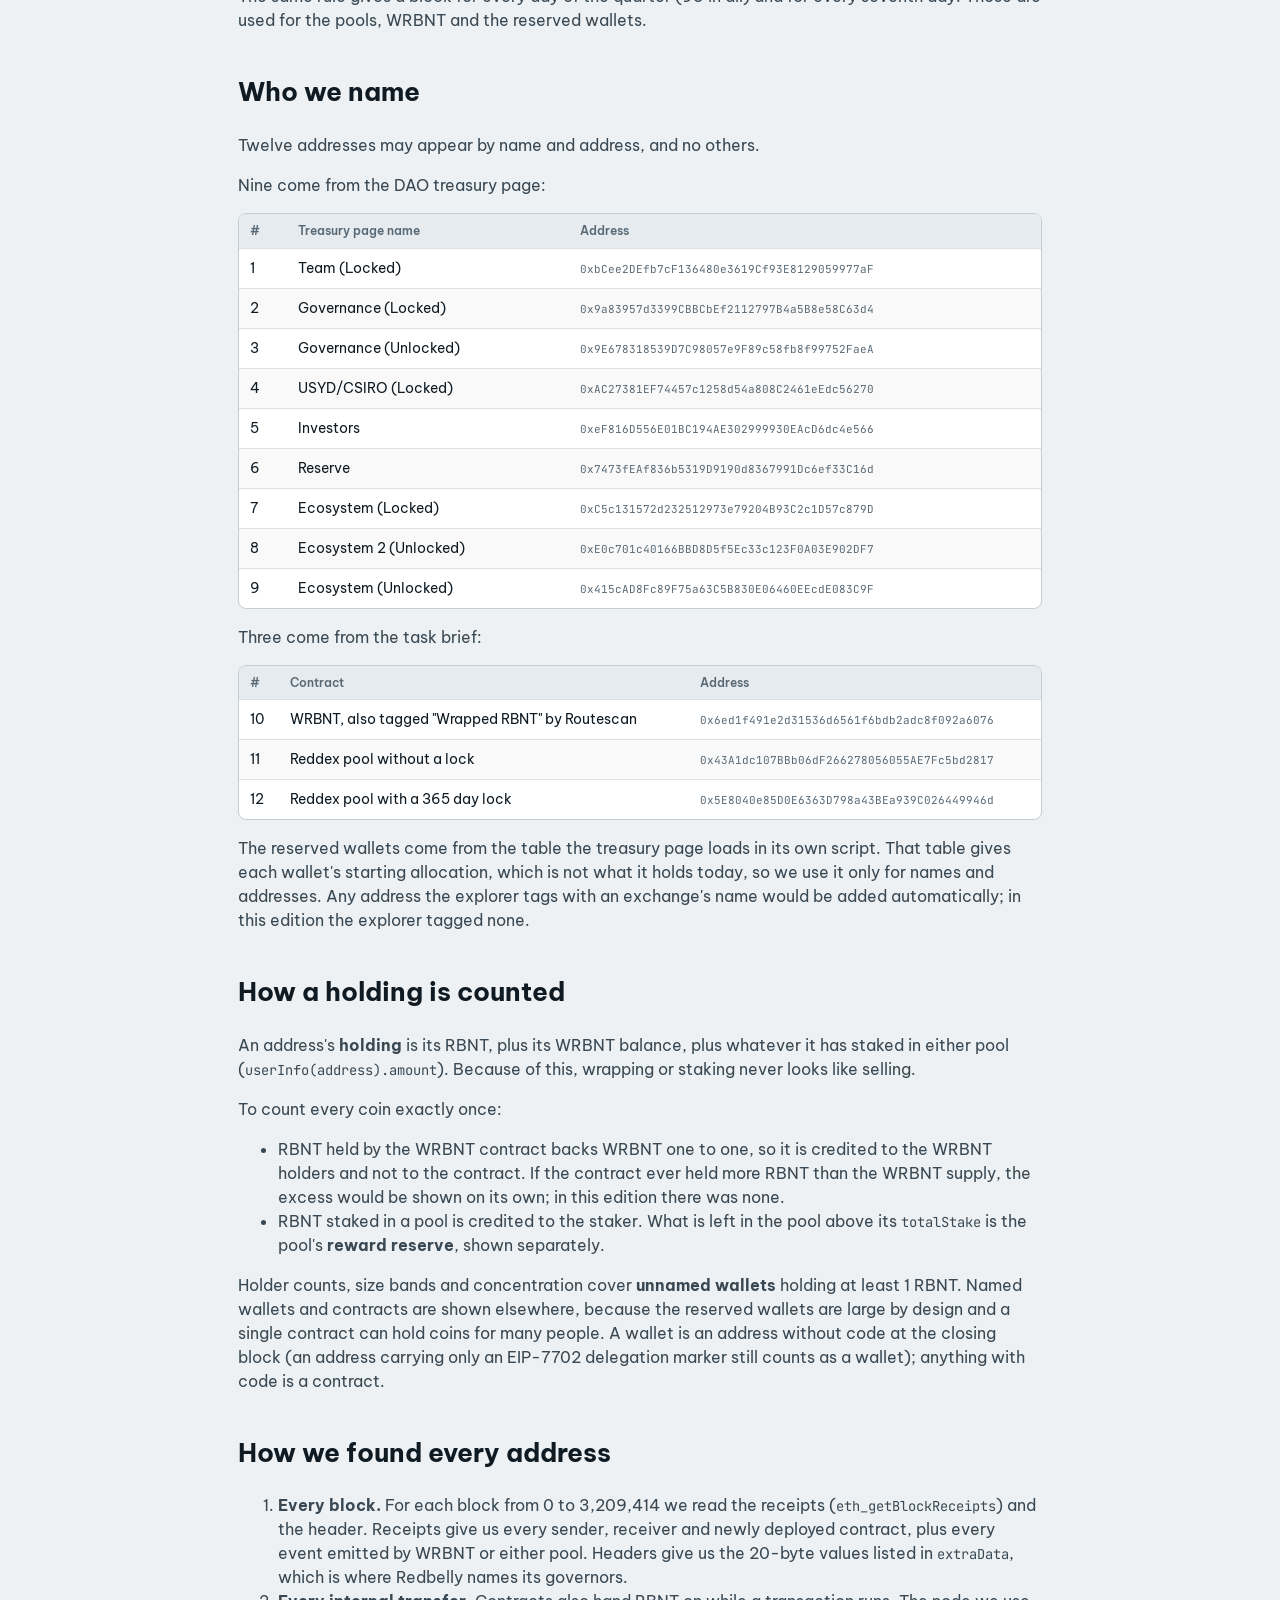
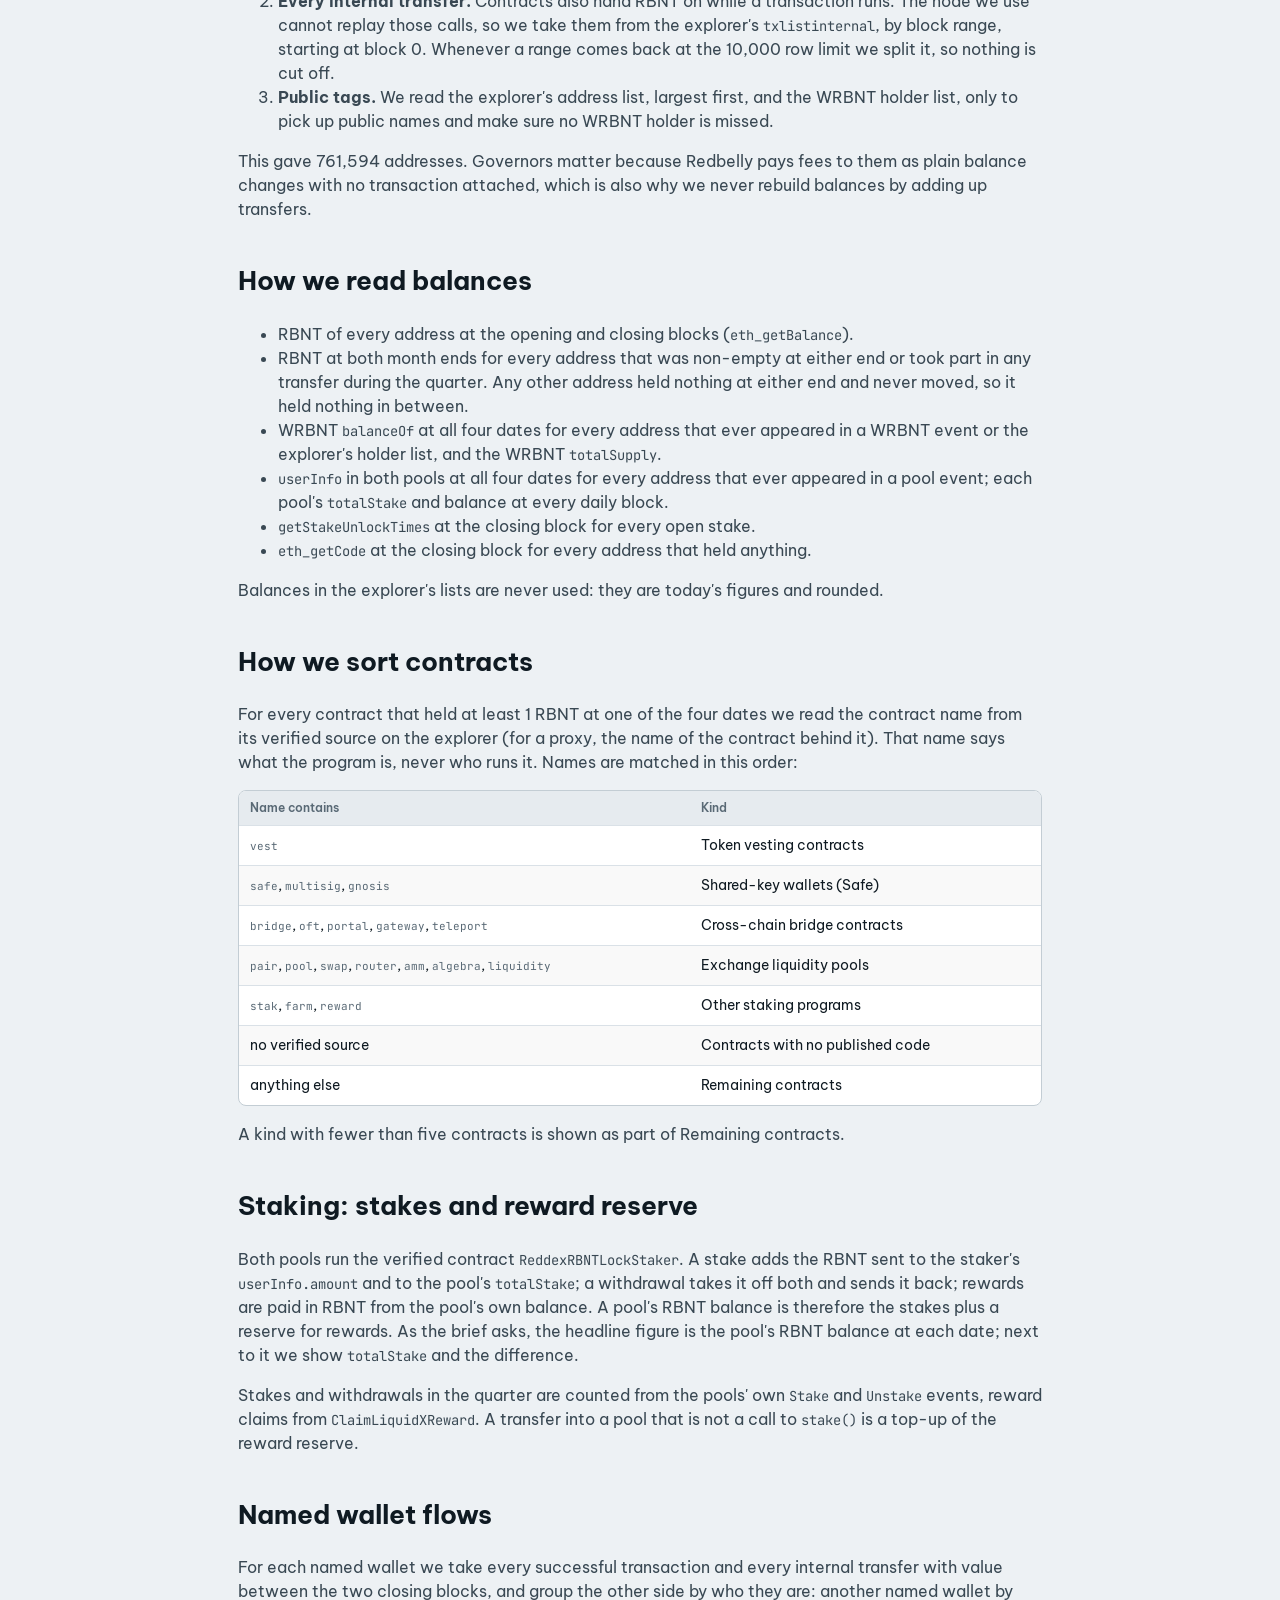
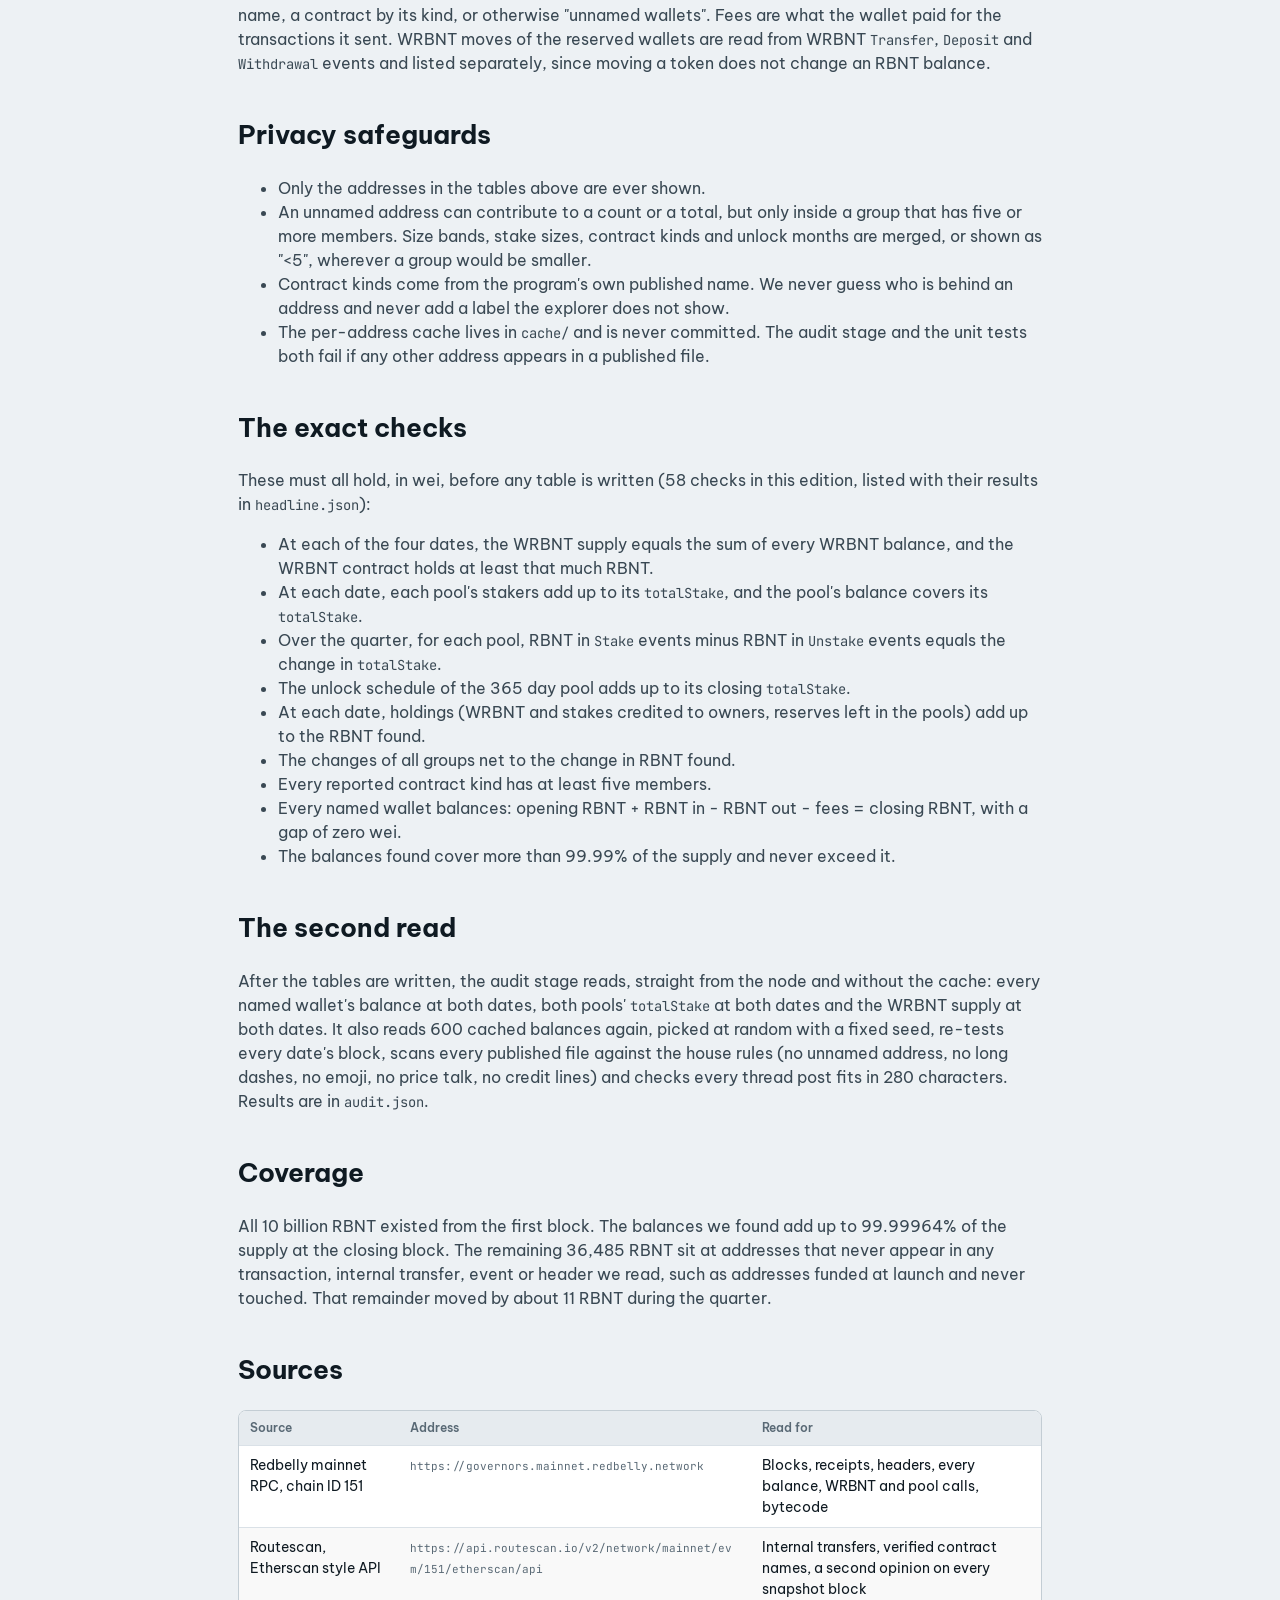
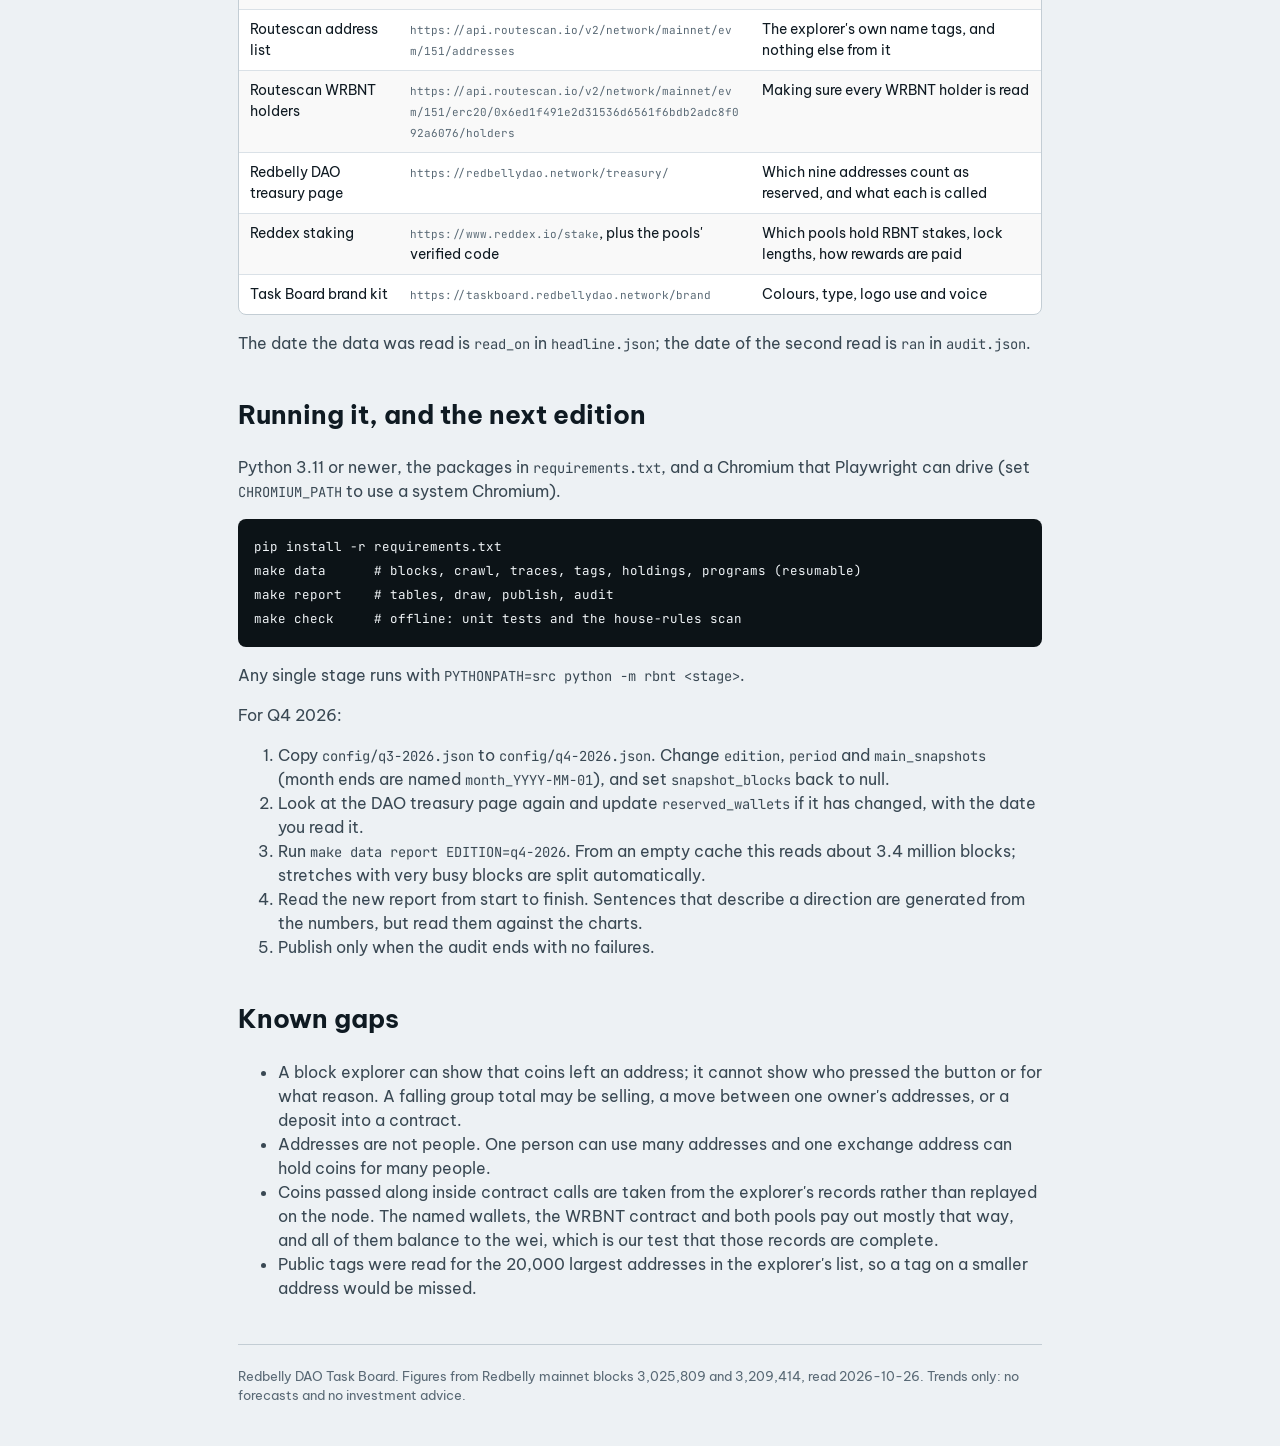
==== commit 246118ba: "Reword the note on internal transfers in the method" ====
--- a/how-we-did-it.html
+++ b/how-we-did-it.html
@@ -218,9 +218,9 @@
    receiver and newly deployed contract, plus every event emitted by WRBNT or
    either pool. Headers give us the 20-byte values listed in <code>extraData</code>, which
    is where Redbelly names its governors.</li>
-<li><strong>Every internal transfer.</strong> Contracts also move RBNT inside other
-   transactions, and the public node has no trace interface, so we read the
-   explorer's <code>txlistinternal</code> by block range from block 0. Whenever a range
+<li><strong>Every internal transfer.</strong> Contracts also hand RBNT on while a
+   transaction runs. The node we use cannot replay those calls, so we take them
+   from the explorer's <code>txlistinternal</code>, by block range, starting at block 0. Whenever a range
    comes back at the 10,000 row limit we split it, so nothing is cut off.</li>
 <li><strong>Public tags.</strong> We read the explorer's address list, largest first, and the
    WRBNT holder list, only to pick up public names and make sure no WRBNT
@@ -432,9 +432,10 @@
   contract.</li>
 <li>Addresses are not people. One person can use many addresses and one exchange
   address can hold coins for many people.</li>
-<li>Internal transfers come from the explorer. We test them indirectly: the named
-  wallets, the WRBNT contract and both pools move coins mostly through internal
-  transfers, and all of them balance to the wei.</li>
+<li>Coins passed along inside contract calls are taken from the explorer's
+  records rather than replayed on the node. The named wallets, the WRBNT
+  contract and both pools pay out mostly that way, and all of them balance to
+  the wei, which is our test that those records are complete.</li>
 <li>Public tags were read for the 20,000 largest addresses in the explorer's
   list, so a tag on a smaller address would be missed.</li>
 </ul><footer class="closing">Redbelly DAO Task Board. Figures from Redbelly mainnet blocks 3,025,809 and 3,209,414, read 2026-10-26. Trends only: no forecasts and no investment advice.</footer></main>
